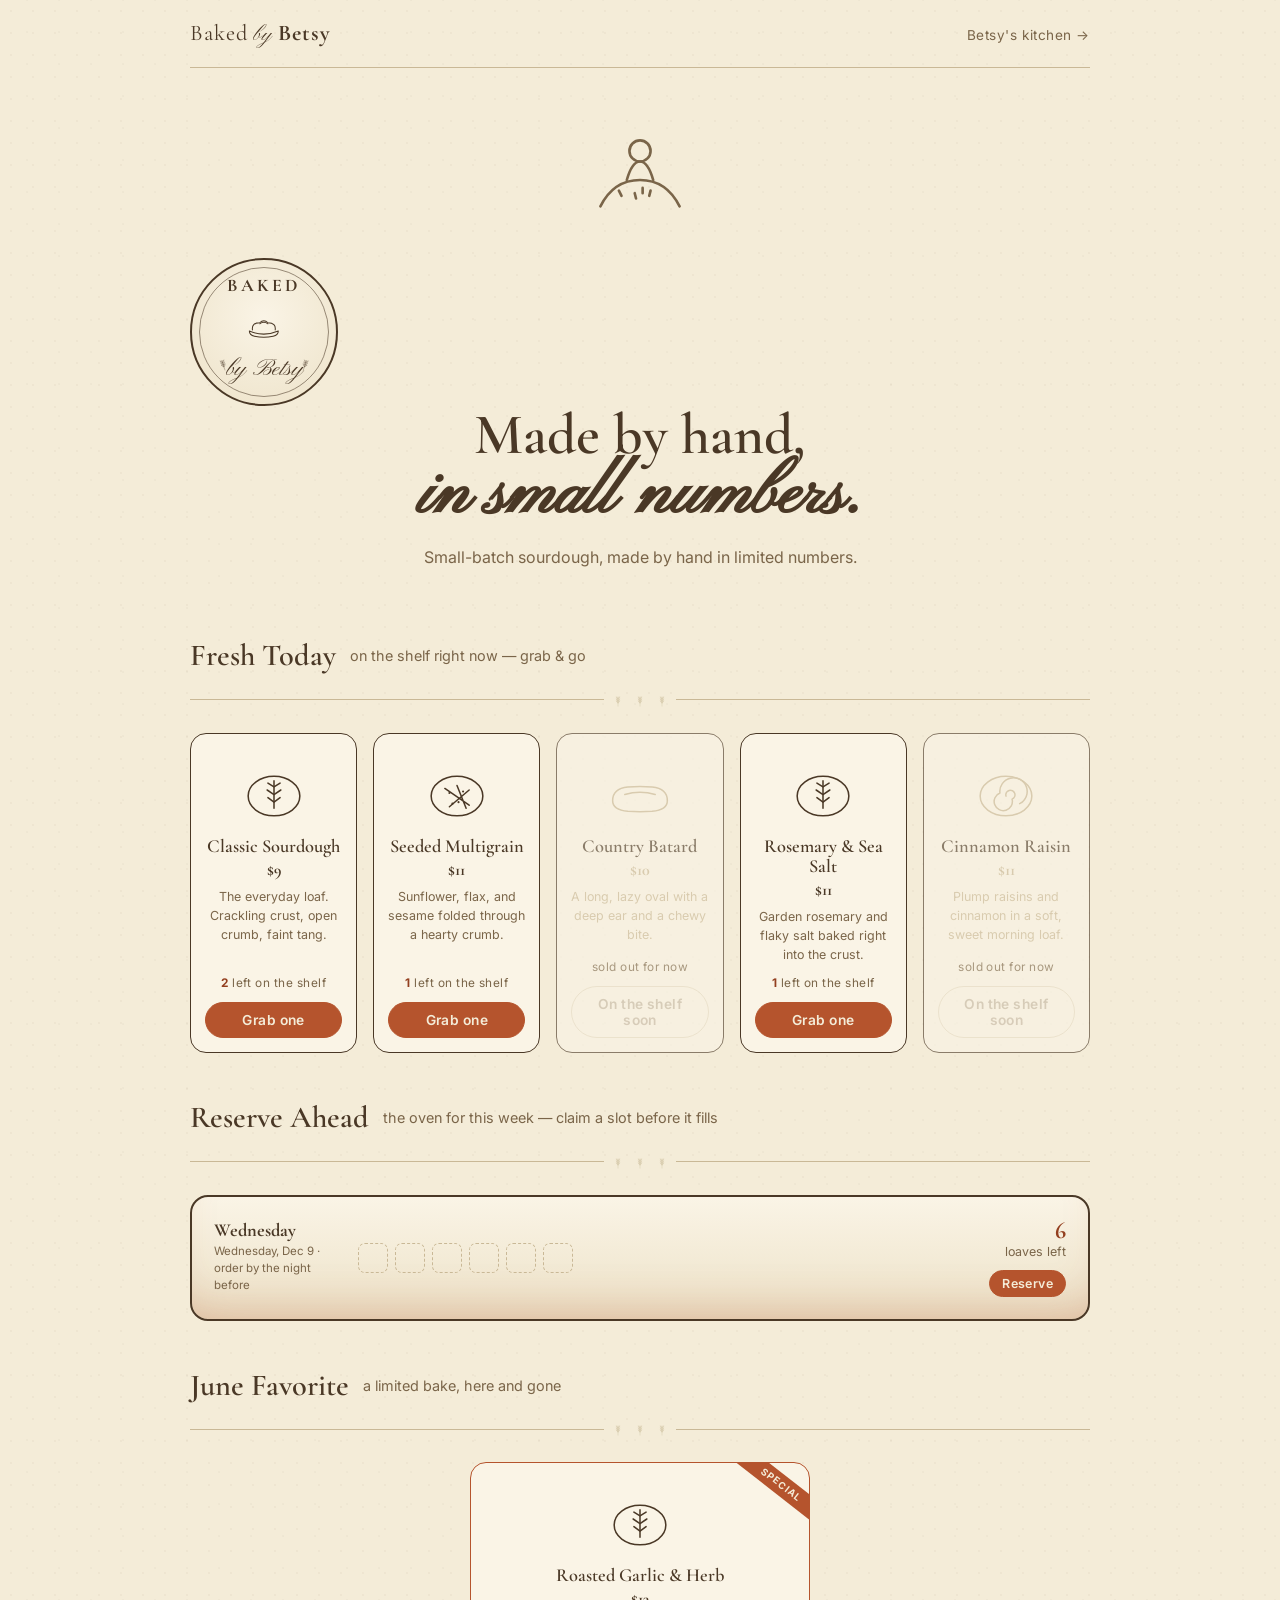
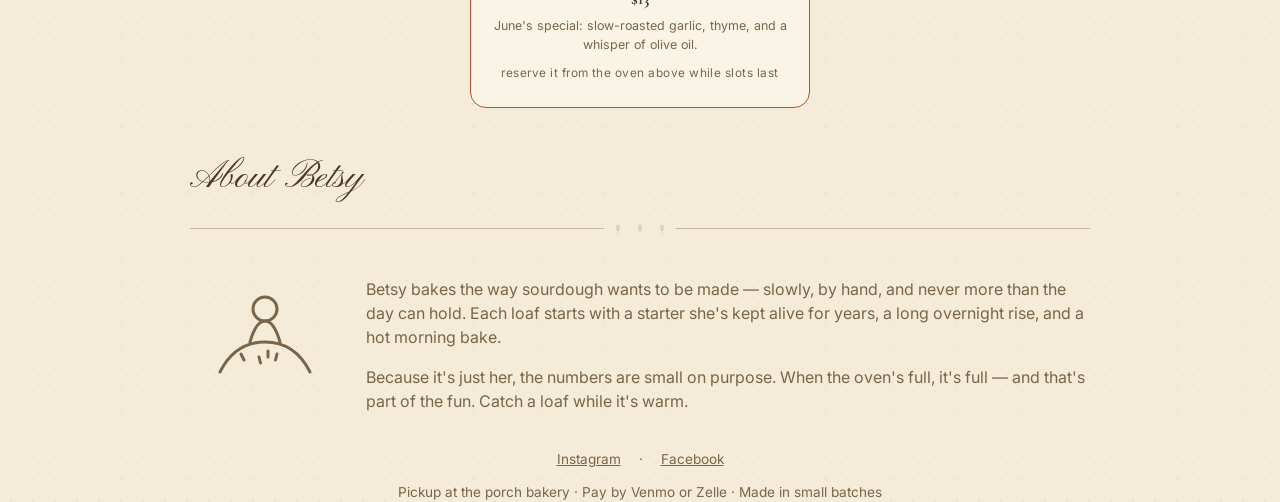
==== index.html @ 84689256 "Add Baked by Betsy: a capacity-system storefront prototype The shop is built around one idea: this i" ====
<!doctype html>
<html lang="en">
<head>
  <meta charset="utf-8" />
  <meta name="viewport" content="width=device-width, initial-scale=1" />
  <title>Baked by Betsy — small-batch sourdough</title>
  <meta name="description" content="Small-batch sourdough, made by hand in limited numbers. Grab a loaf fresh today or reserve one from this week's bake." />
  <link rel="preconnect" href="https://fonts.googleapis.com" />
  <link rel="preconnect" href="https://fonts.gstatic.com" crossorigin />
  <link href="https://fonts.googleapis.com/css2?family=Cormorant+Garamond:wght@500;600;700&family=Inter:wght@400;500;600&family=Pinyon+Script&display=swap" rel="stylesheet" />
  <link rel="stylesheet" href="assets/styles.css" />
</head>
<body>
  <div class="wrap">
    <div class="topbar">
      <div class="brand">Baked <span class="script" style="font-size:1.3rem">by</span> <b>Betsy</b></div>
      <nav><a href="admin.html">Betsy's kitchen →</a></nav>
    </div>
  </div>

  <main id="app" class="wrap"><!-- rendered by storefront.js --></main>

  <footer class="wrap">
    <div class="social">
      <a href="#">Instagram</a><span class="muted">·</span><a href="#">Facebook</a>
    </div>
    <div class="muted">Pickup at the porch bakery · Pay by Venmo or Zelle · Made in small batches</div>
  </footer>

  <!-- modal mount -->
  <div class="modal-back" id="modalBack"><div class="modal" id="modal"></div></div>

  <script src="assets/config.js"></script>
  <script src="assets/art.js"></script>
  <script src="assets/store.js"></script>
  <script src="assets/ui.js"></script>
  <script src="assets/storefront.js"></script>
</body>
</html>
---- assets/styles.css ----
/* ─────────────────────────────────────────────────────────────────────────
   Baked by Betsy — one ink, warm parchment, line-drawn bread.
   The whole palette is two browns + cream, with a single terracotta accent
   reserved only for "act now" moments (grab / reserve / the stamp).
   ───────────────────────────────────────────────────────────────────────── */

:root {
  --cream:      #f4ecd8;
  --cream-deep: #ede2c8;
  --card:       #faf4e6;
  --ink:        #4a3826;   /* primary brown — text & lines            */
  --ink-soft:   #7a6549;   /* secondary ink — captions, faded loaves   */
  --ink-faint:  #c9b896;   /* hairlines, empty slots, sold-out ghosts  */
  --accent:     #b5542d;   /* terracotta — act now, only here          */
  --accent-deep:#933f1f;
  --shadow:     rgba(74, 56, 38, 0.14);

  --script: "Pinyon Script", cursive;
  --display: "Cormorant Garamond", Georgia, serif;
  --body: "Inter", system-ui, -apple-system, sans-serif;
}

* { box-sizing: border-box; }

html, body {
  margin: 0;
  color: var(--ink);
  font-family: var(--body);
  background-color: var(--cream);
  /* faint paper grain, kept to a whisper so text stays crisp */
  background-image:
    radial-gradient(rgba(122, 101, 73, 0.05) 1px, transparent 1px),
    radial-gradient(rgba(122, 101, 73, 0.04) 1px, transparent 1px);
  background-size: 22px 22px, 32px 32px;
  background-position: 0 0, 11px 16px;
  -webkit-font-smoothing: antialiased;
  line-height: 1.5;
}

.wrap { max-width: 940px; margin: 0 auto; padding: 0 20px; }

/* ── type ─────────────────────────────────────────────────────────────── */
h1, h2, h3 { font-family: var(--display); font-weight: 600; margin: 0; }
.script { font-family: var(--script); font-weight: 400; }
.eyebrow {
  font-family: var(--body); text-transform: uppercase; letter-spacing: 0.22em;
  font-size: 0.7rem; color: var(--ink-soft); font-weight: 600;
}
.muted { color: var(--ink-soft); }

/* ── the seal (re-lettered from one config line) ──────────────────────── */
.seal {
  width: var(--seal, 150px); height: var(--seal, 150px);
  border: 2px solid var(--ink); border-radius: 50%;
  display: grid; place-items: center; position: relative; color: var(--ink);
  background: radial-gradient(circle at 50% 40%, var(--card), var(--cream-deep));
}
.seal::before {
  content: ""; position: absolute; inset: 7px; border: 1px solid var(--ink);
  border-radius: 50%; opacity: 0.55;
}
.seal .seal-inner { text-align: center; width: 78%; }
.seal .seal-top {
  font-family: var(--display); font-weight: 700; letter-spacing: 0.18em;
  text-transform: uppercase; font-size: calc(var(--seal, 150px) * 0.12); line-height: 1;
}
.seal .seal-loaf { width: 46%; margin: 4px auto 2px; color: var(--ink); }
.seal .seal-bot { font-family: var(--script); font-size: calc(var(--seal,150px) * 0.16); margin-top: -2px; }
.seal .seal-wheat { position: absolute; bottom: 18%; width: 12%; color: var(--ink); opacity: 0.8; }
.seal .seal-wheat.l { left: 16%; transform: rotate(-18deg); }
.seal .seal-wheat.r { right: 16%; transform: rotate(18deg) scaleX(-1); }

/* ── top bar ──────────────────────────────────────────────────────────── */
.topbar {
  display: flex; align-items: center; justify-content: space-between;
  padding: 16px 0; border-bottom: 1px solid var(--ink-faint);
}
.topbar .brand { font-family: var(--display); font-size: 1.4rem; letter-spacing: 0.04em; }
.topbar .brand b { font-weight: 700; }
.topbar a { color: var(--ink-soft); text-decoration: none; font-size: 0.85rem; letter-spacing: 0.04em; }
.topbar a:hover { color: var(--accent); }

/* ── hero ─────────────────────────────────────────────────────────────── */
.hero { text-align: center; padding: 46px 0 30px; }
.hero .hero-art { width: 132px; margin: 0 auto 6px; color: var(--ink-soft); }
.hero h1 { font-size: clamp(2.4rem, 7vw, 3.6rem); line-height: 1.04; }
.hero .script-name { font-family: var(--script); font-size: clamp(2.8rem, 9vw, 4.4rem); color: var(--ink); display: block; margin-top: -6px; }
.hero p { max-width: 30rem; margin: 12px auto 0; color: var(--ink-soft); }

/* the closed-banner when Betsy turns the oven off */
.closed-banner {
  text-align: center; background: var(--cream-deep); border: 1px dashed var(--accent);
  color: var(--accent-deep); border-radius: 12px; padding: 14px 18px; margin: 8px 0 0;
  font-family: var(--display); font-size: 1.2rem;
}

/* ── section headers w/ wheat divider ─────────────────────────────────── */
.section { padding: 34px 0 8px; }
.section-head { display: flex; align-items: center; gap: 14px; margin-bottom: 4px; }
.section-head h2 { font-size: 1.9rem; }
.section-head .sub { color: var(--ink-soft); font-size: 0.9rem; }
.wheat-rule { display: flex; align-items: center; gap: 6px; color: var(--ink-faint); margin: 10px 0 22px; }
.wheat-rule .line { flex: 1; height: 1px; background: var(--ink-faint); }
.wheat-rule svg { width: 16px; height: 22px; }

/* ── THE SHELF ────────────────────────────────────────────────────────── */
.shelf-grid { display: grid; grid-template-columns: repeat(auto-fill, minmax(150px, 1fr)); gap: 16px; }
.loaf-tile {
  background: var(--card); border: 1.5px solid var(--ink); border-radius: 16px;
  padding: 16px 14px 14px; text-align: center; position: relative; overflow: hidden;
  display: flex; flex-direction: column; transition: transform .15s ease, box-shadow .15s ease;
}
.loaf-tile:hover { transform: translateY(-2px); box-shadow: 0 8px 20px var(--shadow); }
.loaf-tile .art { width: 76px; height: 76px; margin: 2px auto 8px; color: var(--ink); }
.loaf-tile h3 { font-size: 1.15rem; line-height: 1.1; }
.loaf-tile .price { font-family: var(--display); font-weight: 700; color: var(--ink); margin: 2px 0; }
.loaf-tile .blurb { font-size: 0.78rem; color: var(--ink-soft); flex: 1; margin: 4px 0 10px; }
.loaf-tile .count { font-size: 0.74rem; letter-spacing: 0.04em; color: var(--ink-soft); margin-bottom: 10px; }
.loaf-tile .count b { color: var(--accent-deep); }

/* sold out: ghost the loaf, leave a gap on the shelf */
.loaf-tile.sold { opacity: 0.62; }
.loaf-tile.sold .art { color: var(--ink-faint); }
.loaf-tile.sold .blurb, .loaf-tile.sold .price { color: var(--ink-faint); }

/* the special gets a quiet ribbon */
.loaf-tile.special { border-color: var(--accent); }
.loaf-tile .ribbon {
  position: absolute; top: 12px; right: -30px; transform: rotate(38deg);
  background: var(--accent); color: var(--cream); font-size: 0.6rem; letter-spacing: 0.12em;
  text-transform: uppercase; padding: 3px 34px; font-weight: 700;
}

/* ── buttons ──────────────────────────────────────────────────────────── */
.btn {
  font-family: var(--body); font-weight: 600; font-size: 0.86rem; letter-spacing: 0.03em;
  border-radius: 999px; border: 1.5px solid var(--ink); background: transparent; color: var(--ink);
  padding: 9px 18px; cursor: pointer; transition: all .14s ease;
}
.btn:hover { background: var(--ink); color: var(--cream); }
.btn.accent { border-color: var(--accent); color: var(--cream); background: var(--accent); }
.btn.accent:hover { background: var(--accent-deep); border-color: var(--accent-deep); }
.btn:disabled { opacity: 0.4; cursor: not-allowed; }
.btn.ghost { border-color: var(--ink-faint); color: var(--ink-soft); }
.btn.sm { padding: 5px 12px; font-size: 0.78rem; }

/* ── THE OVEN ─────────────────────────────────────────────────────────── */
.oven {
  background: linear-gradient(180deg, var(--card), var(--cream-deep));
  border: 2px solid var(--ink); border-radius: 18px; padding: 6px; position: relative;
  box-shadow: inset 0 -30px 50px -30px rgba(181, 84, 45, 0.35); /* warmth at the base */
}
.oven-days { display: grid; gap: 0; }
.rack {
  display: grid; grid-template-columns: 130px 1fr auto; align-items: center; gap: 14px;
  padding: 16px 16px; border-bottom: 1px dashed var(--ink-faint);
}
.rack:last-child { border-bottom: none; }
.rack .when .day { font-family: var(--display); font-weight: 700; font-size: 1.15rem; line-height: 1; }
.rack .when .meta { font-size: 0.72rem; color: var(--ink-soft); margin-top: 3px; }
.rack .when .closed-tag { color: var(--accent-deep); font-weight: 600; }

/* the slots — little drawn loaves that appear as the oven fills */
.slots { display: flex; flex-wrap: wrap; gap: 7px; }
.slot {
  width: 30px; height: 30px; border-radius: 7px; display: grid; place-items: center;
  border: 1.5px dashed var(--ink-faint); color: var(--ink-faint);
}
.slot.filled { border-style: solid; border-color: var(--ink); color: var(--ink); background: rgba(74,56,38,0.05); }
.slot svg { width: 20px; height: 20px; }
.slot.pop { animation: pop .42s cubic-bezier(.3,1.4,.5,1) both; }
@keyframes pop { 0% { transform: scale(0) rotate(-12deg); } 100% { transform: scale(1) rotate(0); } }

.rack .left-note { font-size: 0.78rem; color: var(--ink-soft); text-align: right; }
.rack .left-note b { font-family: var(--display); font-size: 1.5rem; color: var(--accent-deep); display: block; line-height: 1; }
.rack.full .left-note b { color: var(--ink-soft); }

/* ── about ────────────────────────────────────────────────────────────── */
.about { display: grid; grid-template-columns: 150px 1fr; gap: 26px; align-items: center; }
.about .portrait { color: var(--ink-soft); }
.about p { color: var(--ink-soft); }

/* ── footer ───────────────────────────────────────────────────────────── */
footer { text-align: center; padding: 40px 0 60px; color: var(--ink-soft); font-size: 0.85rem; }
footer a { color: var(--ink-soft); }
footer .social { display: flex; gap: 18px; justify-content: center; margin: 12px 0; }

/* ── modal + the STAMP ────────────────────────────────────────────────── */
.modal-back {
  position: fixed; inset: 0; background: rgba(40, 28, 16, 0.45); display: grid; place-items: center;
  z-index: 50; padding: 20px; opacity: 0; pointer-events: none; transition: opacity .2s ease;
}
.modal-back.show { opacity: 1; pointer-events: auto; }
.modal {
  background: var(--card); border: 2px solid var(--ink); border-radius: 18px;
  padding: 26px; width: 100%; max-width: 380px; position: relative; transform: translateY(8px);
  transition: transform .2s ease;
}
.modal-back.show .modal { transform: translateY(0); }
.modal h3 { font-size: 1.5rem; margin-bottom: 2px; }
.modal label { display: block; font-size: 0.74rem; letter-spacing: 0.04em; color: var(--ink-soft); margin: 12px 0 4px; text-transform: uppercase; }
.modal input, .modal select {
  width: 100%; padding: 10px 12px; border: 1.5px solid var(--ink-faint); border-radius: 10px;
  background: var(--cream); font-family: var(--body); font-size: 0.95rem; color: var(--ink);
}
.modal input:focus, .modal select:focus { outline: none; border-color: var(--accent); }
.modal .row { display: flex; gap: 10px; margin-top: 20px; }
.modal .row .btn { flex: 1; }
.warn { background: #f6e7d6; border: 1px solid var(--accent); color: var(--accent-deep); border-radius: 8px; padding: 8px 10px; font-size: 0.78rem; margin-top: 12px; }

/* the vintage stamp that thunks down on success */
.stamp {
  position: absolute; inset: 0; display: grid; place-items: center; pointer-events: none;
}
.stamp .mark {
  border: 4px double var(--accent); color: var(--accent); border-radius: 50%;
  width: 150px; height: 150px; display: grid; place-items: center; text-align: center;
  font-family: var(--display); font-weight: 700; text-transform: uppercase; letter-spacing: 0.1em;
  font-size: 1.1rem; transform: scale(2.4) rotate(-16deg); opacity: 0;
  background: rgba(244, 236, 216, 0.35);
}
.stamp.go .mark { animation: thunk .5s cubic-bezier(.2,1.3,.3,1) forwards; }
@keyframes thunk {
  0% { transform: scale(2.4) rotate(-16deg); opacity: 0; }
  60% { transform: scale(0.92) rotate(-12deg); opacity: 1; }
  100% { transform: scale(1) rotate(-12deg); opacity: 1; }
}

/* ── responsive ───────────────────────────────────────────────────────── */
@media (max-width: 560px) {
  .rack { grid-template-columns: 1fr; gap: 8px; }
  .rack .left-note { text-align: left; }
  .rack .left-note b { display: inline; font-size: 1.1rem; }
  .about { grid-template-columns: 1fr; text-align: center; }
  .about .portrait { width: 120px; margin: 0 auto; }
}
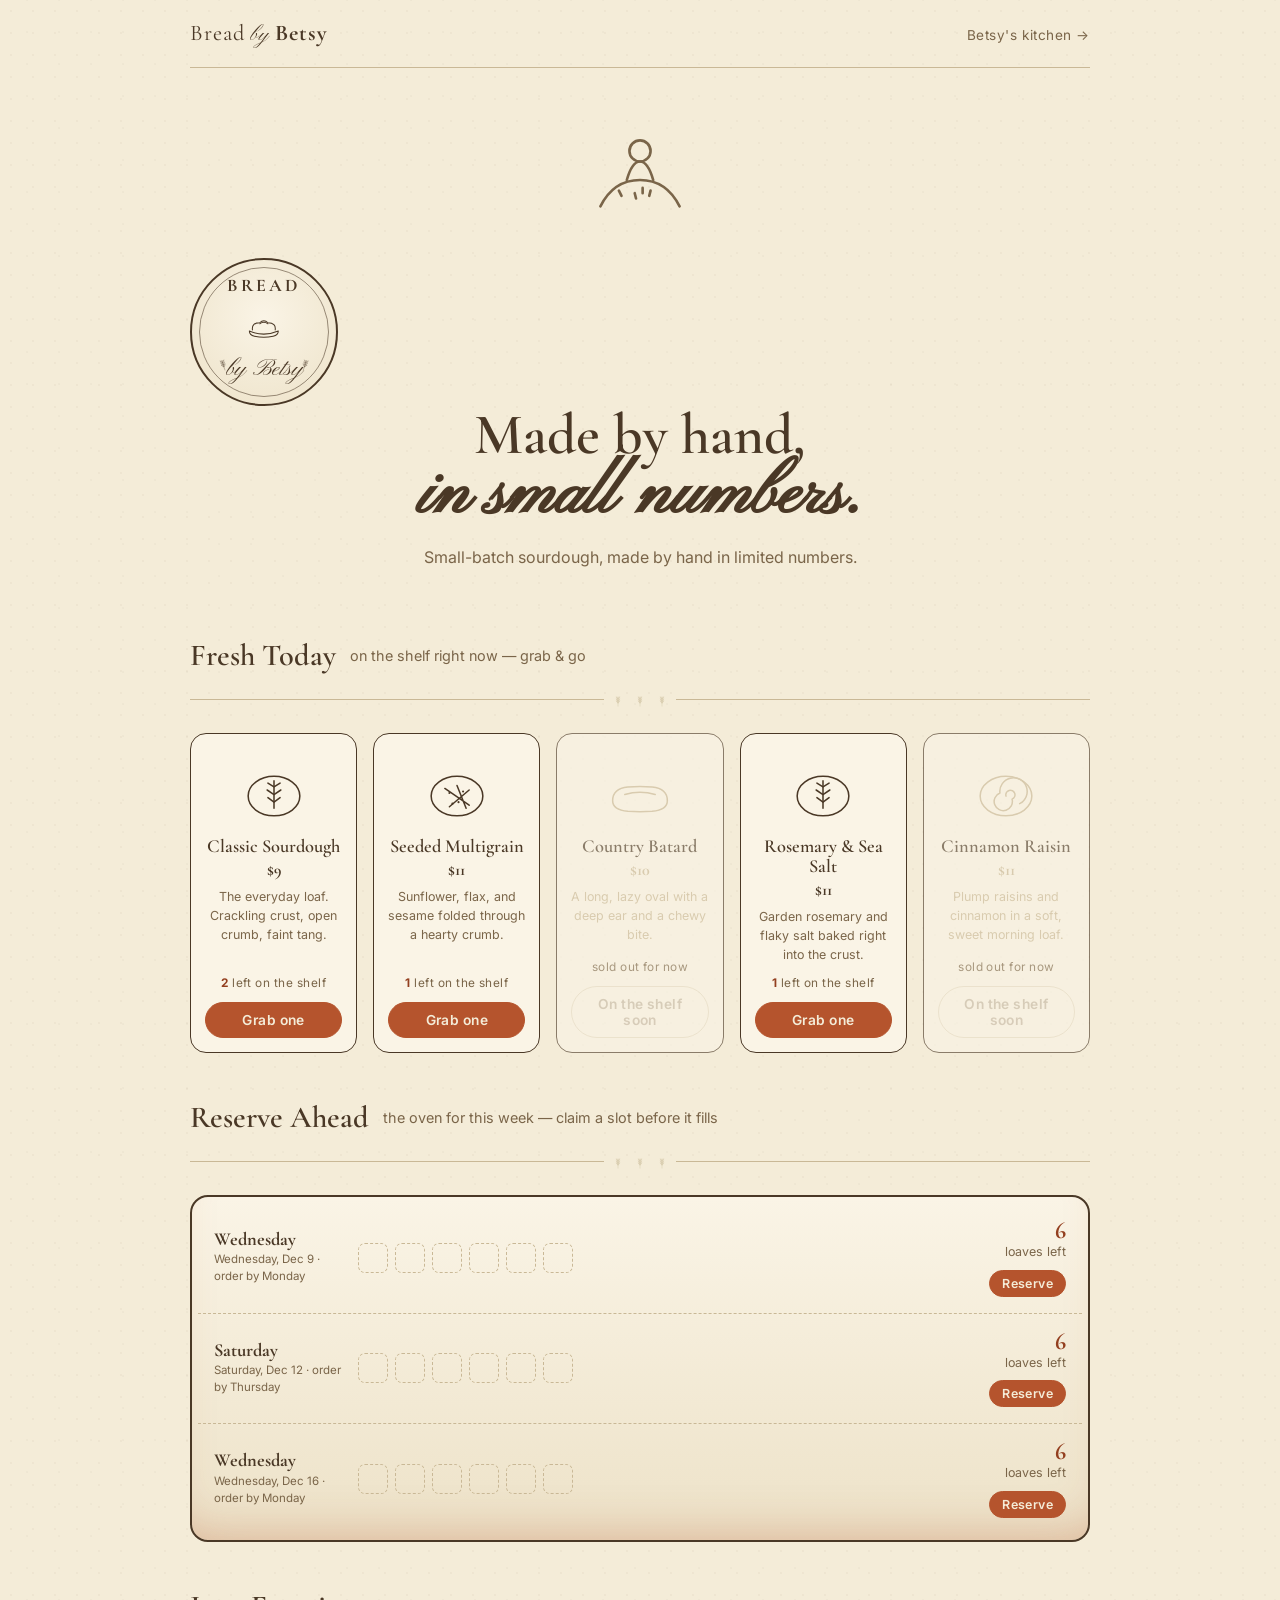
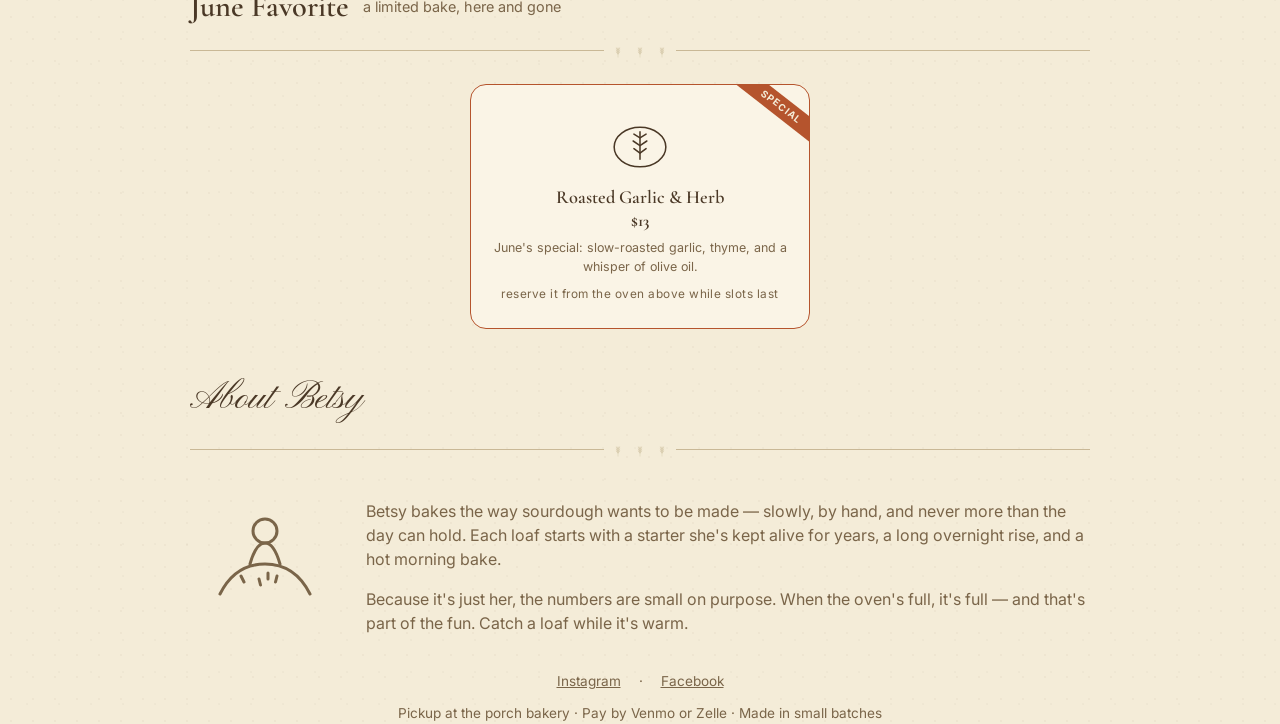
==== commit d7a3f373: "Rename to Bread by Betsy; move order cutoff to her starter lead time - brand name -> Bread by Betsy " ====
--- a/index.html
+++ b/index.html
@@ -3,7 +3,7 @@
 <head>
   <meta charset="utf-8" />
   <meta name="viewport" content="width=device-width, initial-scale=1" />
-  <title>Baked by Betsy — small-batch sourdough</title>
+  <title>Bread by Betsy — small-batch sourdough</title>
   <meta name="description" content="Small-batch sourdough, made by hand in limited numbers. Grab a loaf fresh today or reserve one from this week's bake." />
   <link rel="preconnect" href="https://fonts.googleapis.com" />
   <link rel="preconnect" href="https://fonts.gstatic.com" crossorigin />
@@ -13,7 +13,7 @@
 <body>
   <div class="wrap">
     <div class="topbar">
-      <div class="brand">Baked <span class="script" style="font-size:1.3rem">by</span> <b>Betsy</b></div>
+      <div class="brand">Bread <span class="script" style="font-size:1.3rem">by</span> <b>Betsy</b></div>
       <nav><a href="admin.html">Betsy's kitchen →</a></nav>
     </div>
   </div>
